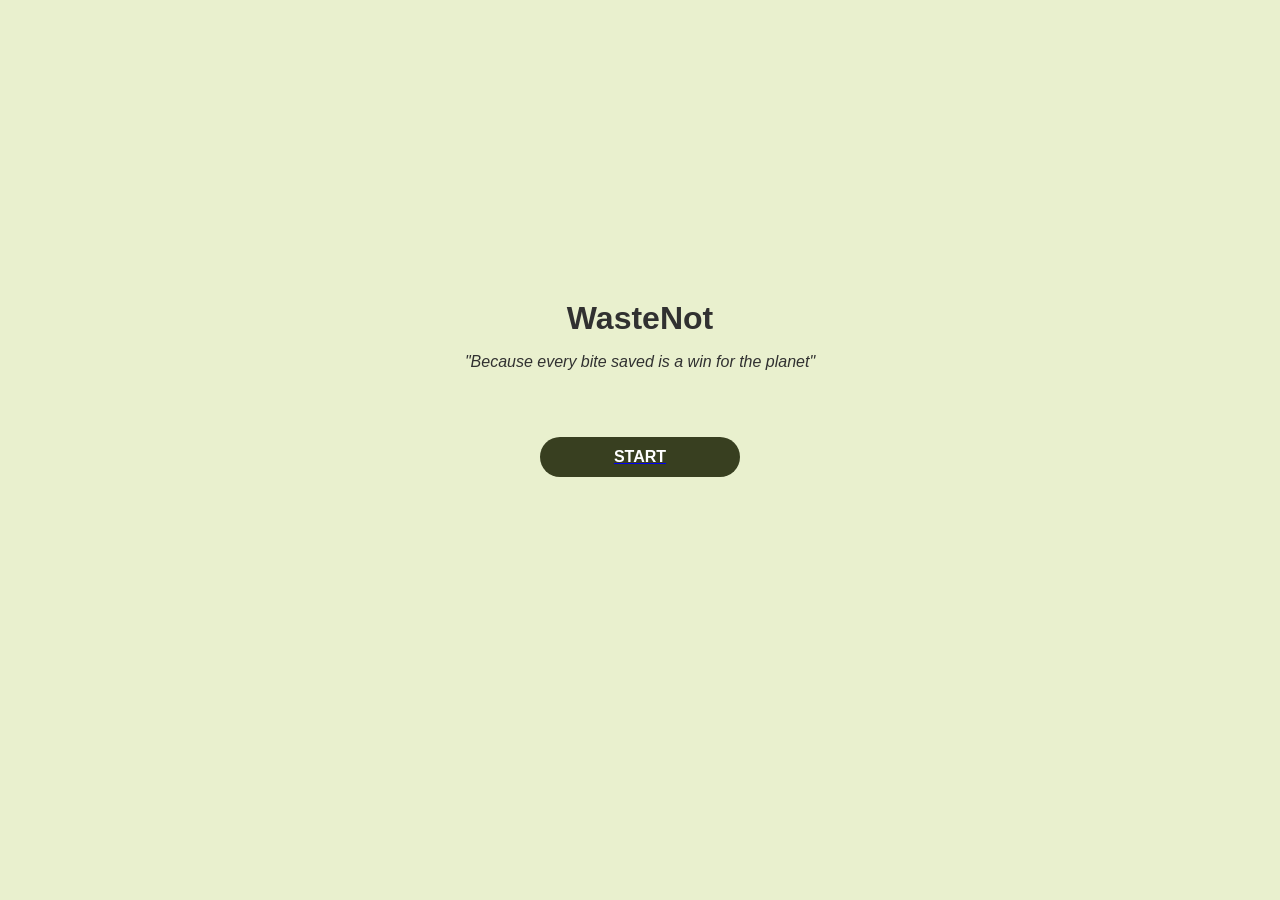
==== project_main/public/index.html @ 23699a98 "Cleanup repo" ====
<!DOCTYPE html>
<html lang="en">
<head>
    <meta charset="UTF-8">
    <!-- This meta tag ensures that the website renders correctly across different device sizes, enhancing mobile responsiveness. -->
    <meta name="viewport" content="width=device-width, initial-scale=1.0">

    <!-- Link to the external CSS stylesheet. Uncomment if you wish to customize or add styling. -->
    <link rel="stylesheet" href="styles.css">  

    <title>WasteNot</title>
</head>
<body>
    <div class="home-title">
        <h1 class="home-title-text">WasteNot</h1>
        <p><em>"Because every bite saved is a win for the planet"</em></p>
    </div>

    <div class="home-start">
        <a href="./register.html"><p class="home-start-button" target="_blank"><strong>START</strong></p></a>
    </div>

    <!-- ===================================================================================== -->
    <!-- External JavaScript file that contains the functionality/logic for the operations above. -->
    <script src="scripts.js"></script>
</body>
</html>
---- project_main/public/styles.css ----
/* GLOBAL STYLES */
body {
    font-family: -apple-system, BlinkMacSystemFont, "Segoe UI", Roboto, "Helvetica Neue", Arial, sans-serif;
    padding: 0px;
    margin: 0px;
    background-color: #e9f0ce;
    color: #313131;
}

.home-title {
    margin-top: 300px;
    text-align: center;
    width: 100%;
    font-family: "Helvetica";
}

.home-title-text {
    bottom: 0px;
    margin: auto;
}

.home-start {
    text-align: center;
    margin-top: 50px;
    display: flex;
    justify-content: center;
}

.home-start-button {
    height: 40px;
    width: 200px;
    background-color: #383f20;
    color: white;
    display: flex;
    justify-content: center;
    align-items: center;
    border-radius: 20px;
}

.home-start-button:hover {
    opacity: 0.7;
}

hr {
    border-top: 2px solid rgb(44, 51, 62);
    margin: auto;
}

/* TABLE STYLES */
table {
    width: 100%;
    border-collapse: collapse;
    background-color: #fff;
    box-shadow: 0 1px 12px rgba(0, 0, 0, 0.1);
    border-radius: 5px;
}

th, td {
    padding: 12px 15px;
    border-bottom: 1px solid #ddd;
}

th {
    background-color: #f2f2f2;
    font-weight: bold;
}

tr:last-child td {
    border-bottom: none;
}

tr:hover {
    background-color: #f5f5f5;
    cursor: pointer;
}

button {
    background-color: rgb(32, 107, 227);
    color: #fff;
    padding: 10px 20px;
    font-size: 16px;
    border: none;
    border-radius: 5px;
    cursor: pointer;
    transition: background-color 0.3s;
    outline: none;
}

button:hover {
    background-color: rgb(22, 87, 207);
}

button:active {
    background-color: rgb(12, 67, 187);
}

/* INPUT STYLES */
input, textarea {
    width: 100%;
    padding: 10px 15px;
    font-size: 16px;
    border: 1px solid #ccc;
    border-radius: 5px;
    background-color: #fff;
    color: #333;
    box-shadow: inset 0 1px 3px rgba(0, 0, 0, 0.1);
    margin-bottom: 10px;
}

input::placeholder, textarea::placeholder {
    color: #aaa;
}

/* OTHER STYLES */
.loading-gif {
    height: 1em;
    vertical-align: middle;
}
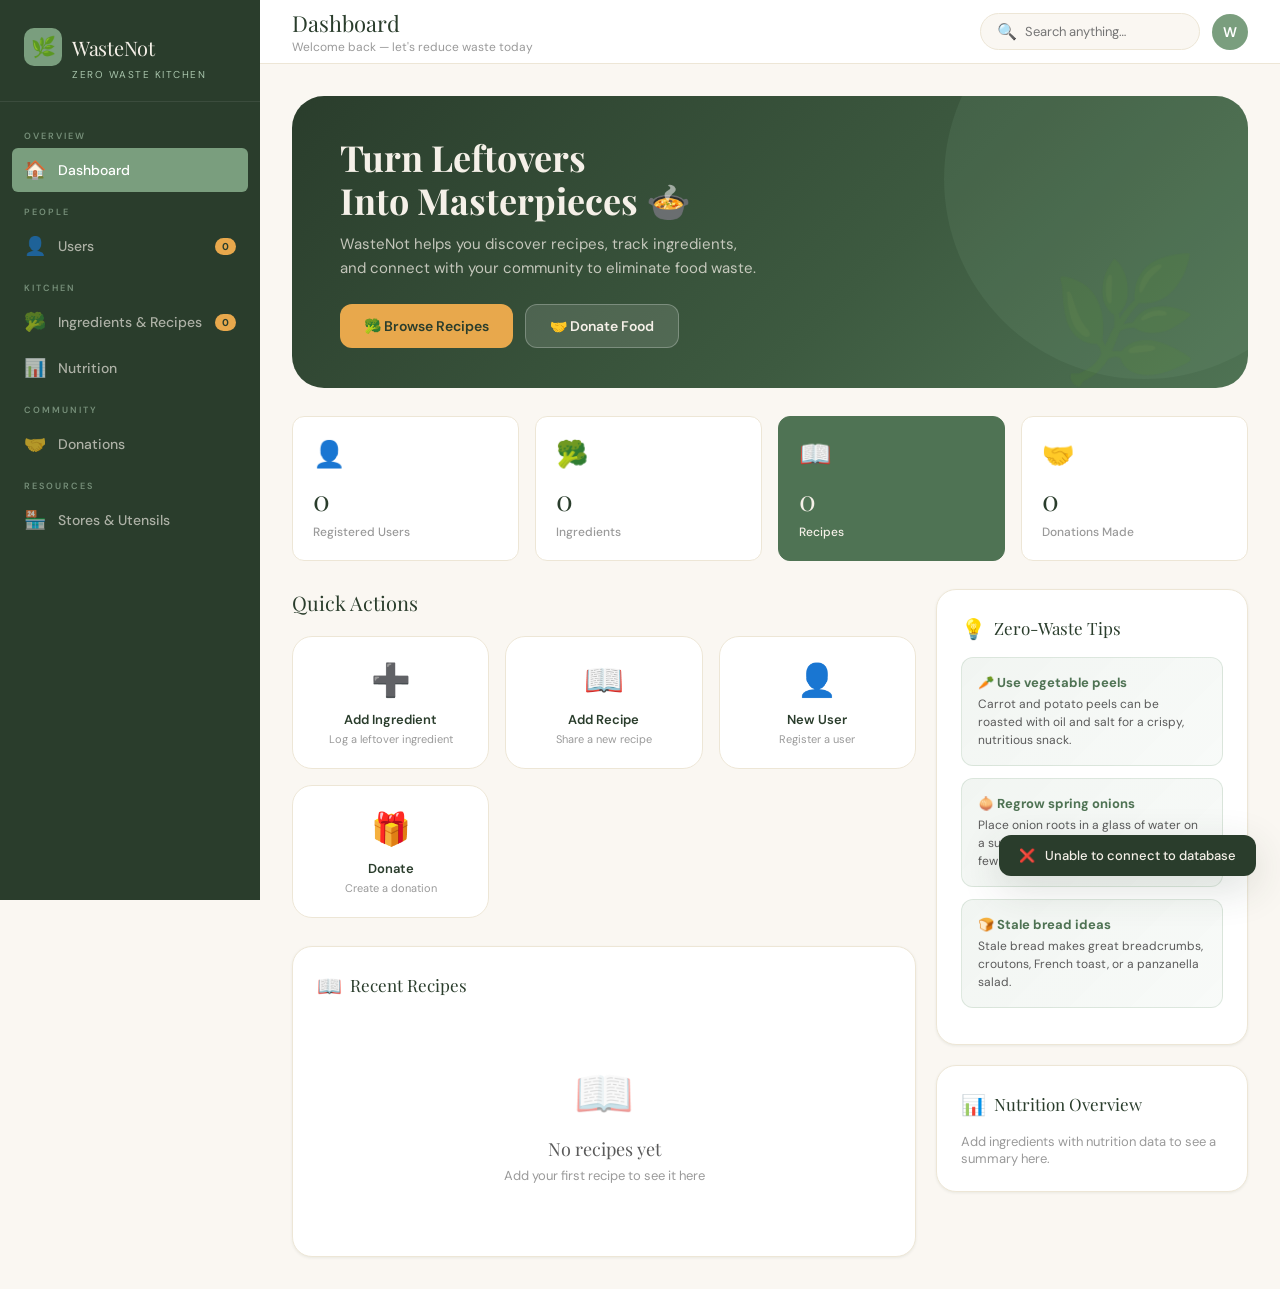
==== commit 41a57ad1: "Adding UI improvement" ====
--- a/project_main/public/index.html
+++ b/project_main/public/index.html
@@ -1,27 +1,851 @@
 <!DOCTYPE html>
 <html lang="en">
 <head>
-    <meta charset="UTF-8">
-    <!-- This meta tag ensures that the website renders correctly across different device sizes, enhancing mobile responsiveness. -->
-    <meta name="viewport" content="width=device-width, initial-scale=1.0">
-
-    <!-- Link to the external CSS stylesheet. Uncomment if you wish to customize or add styling. -->
-    <link rel="stylesheet" href="styles.css">  
-
-    <title>WasteNot</title>
+<meta charset="UTF-8" />
+<meta name="viewport" content="width=device-width, initial-scale=1.0"/>
+<title>WasteNot — Zero Waste Kitchen</title>
+<link rel="preconnect" href="https://fonts.googleapis.com">
+<link rel="preconnect" href="https://fonts.gstatic.com" crossorigin>
+<link href="https://fonts.googleapis.com/css2?family=Playfair+Display:ital,wght@0,400;0,700;1,400&family=DM+Sans:wght@300;400;500;600&family=DM+Mono:wght@400;500&display=swap" rel="stylesheet">
+<link rel="stylesheet" href="index.css">  
+
 </head>
 <body>
-    <div class="home-title">
-        <h1 class="home-title-text">WasteNot</h1>
-        <p><em>"Because every bite saved is a win for the planet"</em></p>
-    </div>
-
-    <div class="home-start">
-        <a href="./register.html"><p class="home-start-button" target="_blank"><strong>START</strong></p></a>
-    </div>
-
-    <!-- ===================================================================================== -->
-    <!-- External JavaScript file that contains the functionality/logic for the operations above. -->
-    <script src="scripts.js"></script>
+<div id="app">
+
+  <!-- ===================== SIDEBAR ===================== -->
+  <aside class="sidebar" id="sidebar">
+    <div class="sidebar-logo">
+      <div class="brand">
+        <div class="brand-icon">🌿</div>
+        <div class="brand-name">WasteNot</div>
+      </div>
+      <div class="brand-tagline">Zero Waste Kitchen</div>
+    </div>
+    <nav class="sidebar-nav">
+      <div class="nav-section-label">Overview</div>
+      <div class="nav-item active" data-page="start">
+        <span class="nav-icon">🏠</span> Dashboard
+      </div>
+
+      <div class="nav-section-label">People</div>
+      <div class="nav-item" data-page="users">
+        <span class="nav-icon">👤</span> Users
+        <span class="nav-badge" id="badge-users">0</span>
+      </div>
+
+      <div class="nav-section-label">Kitchen</div>
+      <div class="nav-item" data-page="ingredients">
+        <span class="nav-icon">🥦</span> Ingredients & Recipes
+        <span class="nav-badge" id="badge-recipes">0</span>
+      </div>
+      <div class="nav-item" data-page="nutrition">
+        <span class="nav-icon">📊</span> Nutrition
+      </div>
+
+      <div class="nav-section-label">Community</div>
+      <div class="nav-item" data-page="donation">
+        <span class="nav-icon">🤝</span> Donations
+      </div>
+
+      <div class="nav-section-label">Resources</div>
+      <div class="nav-item" data-page="store-utensil">
+        <span class="nav-icon">🏪</span> Stores & Utensils
+      </div>
+    </nav>
+    <!-- <div class="sidebar-footer">WasteNot v1.0 · © 2025</div> -->
+  </aside>
+
+  <!-- ===================== MAIN ===================== -->
+  <div class="main">
+    <header class="topbar">
+      <div>
+        <div class="topbar-title" id="topbar-title">Dashboard</div>
+        <div class="topbar-subtitle" id="topbar-subtitle">Welcome back — let's reduce waste today</div>
+      </div>
+      <div class="topbar-right">
+        <div class="topbar-search">
+          <span>🔍</span>
+          <input type="text" placeholder="Search anything…" id="global-search">
+        </div>
+        <div class="avatar">W</div>
+      </div>
+    </header>
+
+    <div class="page-content">
+
+      <!-- ==================== PAGE: START ==================== -->
+      <div class="page active" id="page-start">
+        <div class="hero-banner">
+          <div class="hero-title">Turn Leftovers<br>Into Masterpieces 🍲</div>
+          <div class="hero-subtitle">WasteNot helps you discover recipes, track ingredients, and connect with your community to eliminate food waste.</div>
+          <div class="hero-actions">
+            <button class="hero-btn hero-btn-primary" onclick="navigateTo('ingredients')">🥦 Browse Recipes</button>
+            <button class="hero-btn hero-btn-outline" onclick="navigateTo('donation')">🤝 Donate Food</button>
+          </div>
+        </div>
+
+        <div class="stat-grid" id="dashboard-stats">
+          <div class="stat-card">
+            <div class="stat-icon">👤</div>
+            <div class="stat-value" id="st-users">0</div>
+            <div class="stat-label">Registered Users</div>
+          </div>
+          <div class="stat-card">
+            <div class="stat-icon">🥦</div>
+            <div class="stat-value" id="st-ingredients">0</div>
+            <div class="stat-label">Ingredients</div>
+          </div>
+          <div class="stat-card accent">
+            <div class="stat-icon">📖</div>
+            <div class="stat-value" id="st-recipes">0</div>
+            <div class="stat-label">Recipes</div>
+          </div>
+          <div class="stat-card">
+            <div class="stat-icon">🤝</div>
+            <div class="stat-value" id="st-donations">0</div>
+            <div class="stat-label">Donations Made</div>
+          </div>
+        </div>
+
+        <div class="dashboard-grid">
+          <div>
+            <div class="section-header">
+              <div class="section-heading">Quick Actions</div>
+            </div>
+            <div class="quick-actions">
+              <div class="qa-card" onclick="openModal('modal-add-ingredient')">
+                <div class="qa-icon">➕</div>
+                <div class="qa-label">Add Ingredient</div>
+                <div class="qa-desc">Log a leftover ingredient</div>
+              </div>
+              <div class="qa-card" onclick="openModal('modal-add-recipe')">
+                <div class="qa-icon">📖</div>
+                <div class="qa-label">Add Recipe</div>
+                <div class="qa-desc">Share a new recipe</div>
+              </div>
+              <div class="qa-card" onclick="openModal('modal-add-user')">
+                <div class="qa-icon">👤</div>
+                <div class="qa-label">New User</div>
+                <div class="qa-desc">Register a user</div>
+              </div>
+              <div class="qa-card" onclick="openModal('modal-add-donation')">
+                <div class="qa-icon">🎁</div>
+                <div class="qa-label">Donate</div>
+                <div class="qa-desc">Create a donation</div>
+              </div>
+            </div>
+
+            <div class="card">
+              <div class="card-title"><span class="ct-icon">📖</span> Recent Recipes</div>
+              <div id="recent-recipes-list">
+                <div class="empty-state">
+                  <div class="es-icon">📖</div>
+                  <div class="es-title">No recipes yet</div>
+                  <div class="es-sub">Add your first recipe to see it here</div>
+                </div>
+              </div>
+            </div>
+          </div>
+
+          <div>
+            <div class="card" style="margin-bottom:20px;">
+              <div class="card-title"><span class="ct-icon">💡</span> Zero-Waste Tips</div>
+              <div class="tip-card">
+                <div class="tip-title">🥕 Use vegetable peels</div>
+                <div class="tip-body">Carrot and potato peels can be roasted with oil and salt for a crispy, nutritious snack.</div>
+              </div>
+              <div class="tip-card">
+                <div class="tip-title">🧅 Regrow spring onions</div>
+                <div class="tip-body">Place onion roots in a glass of water on a sunny windowsill. They'll regrow in a few days!</div>
+              </div>
+              <div class="tip-card">
+                <div class="tip-title">🍞 Stale bread ideas</div>
+                <div class="tip-body">Stale bread makes great breadcrumbs, croutons, French toast, or a panzanella salad.</div>
+              </div>
+            </div>
+
+            <div class="card">
+              <div class="card-title"><span class="ct-icon">📊</span> Nutrition Overview</div>
+              <div id="dash-nutrition">
+                <p style="font-size:13px;color:var(--light)">Add ingredients with nutrition data to see a summary here.</p>
+              </div>
+            </div>
+          </div>
+        </div>
+      </div>
+
+      <!-- ==================== PAGE: USERS ==================== -->
+      <div class="page" id="page-users">
+        <div class="tab-bar" id="users-tab-bar">
+          <button class="tab-btn active" data-tab="users-list">Users</button>
+          <button class="tab-btn" data-tab="fav-recipes">Favourite Recipes</button>
+        </div>
+
+        <!-- Tab: Users -->
+        <div class="tab-panel active" id="tab-users-list">
+          <div class="toolbar">
+            <div class="search-box"><span>🔍</span><input type="text" placeholder="Search users…" id="search-users" oninput="filterTable('users-table', this.value)"></div>
+            <div class="spacer"></div>
+            <button class="btn btn-primary" onclick="openModal('modal-add-user')">➕ Add User</button>
+          </div>
+          <div class="table-wrap">
+            <table>
+              <thead><tr><th>Name</th><th>Email</th><th>Joined</th><th>Actions</th></tr></thead>
+              <tbody id="users-table"></tbody>
+            </table>
+          </div>
+        </div>
+
+        <!-- Tab: Fav Recipes -->
+        <div class="tab-panel" id="tab-fav-recipes">
+          <div class="toolbar">
+            <div class="search-box"><span>🔍</span><input type="text" placeholder="Search favourites…" id="search-fav" oninput="filterTable('fav-table', this.value)"></div>
+            <div class="spacer"></div>
+            <button class="btn btn-primary" onclick="openModal('modal-add-fav')">➕ Add Favourite</button>
+          </div>
+          <div class="table-wrap">
+            <table>
+              <thead><tr><th>User</th><th>Recipe</th><th>Actions</th></tr></thead>
+              <tbody id="fav-table"></tbody>
+            </table>
+          </div>
+        </div>
+      </div>
+
+      <!-- ==================== PAGE: INGREDIENTS & RECIPES ==================== -->
+      <div class="page" id="page-ingredients">
+        <div class="tab-bar" id="ing-tab-bar">
+          <button class="tab-btn active" data-tab="ing-list">Ingredients</button>
+          <button class="tab-btn" data-tab="food-list">Foods</button>
+          <button class="tab-btn" data-tab="recipe-list">Recipes</button>
+        </div>
+
+        <!-- Ingredients Tab -->
+        <div class="tab-panel active" id="tab-ing-list">
+          <div class="toolbar">
+            <div class="search-box"><span>🔍</span><input type="text" placeholder="Search ingredients…" id="search-ing" oninput="filterTable('ing-table', this.value)"></div>
+            <!-- <div class="filter-chips" style="margin-bottom:0">
+              <div class="chip active" onclick="setChip(this,'ing-table','')">All</div>
+              <div class="chip" onclick="setChip(this,'ing-table','vegetable')">🥦 Vegetable</div>
+              <div class="chip" onclick="setChip(this,'ing-table','fruit')">🍎 Fruit</div>
+              <div class="chip" onclick="setChip(this,'ing-table','dairy')">🥛 Dairy</div>
+              <div class="chip" onclick="setChip(this,'ing-table','protein')">🥩 Protein</div>
+            </div> -->
+            <div class="spacer"></div>
+            <button class="btn btn-primary" onclick="openModal('modal-add-ingredient')">➕ Add Ingredient</button>
+          </div>
+          <div class="table-wrap">
+            <table>
+              <thead><tr><th>Ingredient</th><th>Shelf Life (days)</th><th>Actions</th></tr></thead>
+              <tbody id="ing-table"></tbody>
+            </table>
+          </div>
+        </div>
+
+        <!-- Foods Tab -->
+        <div class="tab-panel" id="tab-food-list">
+          <div class="toolbar">
+            <div class="search-box"><span>🔍</span><input type="text" placeholder="Search foods…" id="search-food" oninput="filterTable('food-table', this.value)"></div>
+            <div class="spacer"></div>
+            <button class="btn btn-primary" onclick="openModal('modal-add-food')">➕ Add Food</button>
+          </div>
+          <div class="table-wrap">
+            <table>
+              <thead><tr><th>Food Name</th><th>Origin</th><th>Description</th><th>Actions</th></tr></thead>
+              <tbody id="food-table"></tbody>
+            </table>
+          </div>
+        </div>
+
+        <!-- Recipes Tab -->
+        <div class="tab-panel" id="tab-recipe-list">
+          <div class="toolbar">
+            <div class="search-box"><span>🔍</span><input type="text" placeholder="Search recipes…" id="search-recipe" oninput="filterTable('recipe-table', this.value)"></div>
+            <!-- <div class="filter-chips" style="margin-bottom:0">
+              <div class="chip active" onclick="setChip(this,'recipe-table','')">All</div>
+              <div class="chip" onclick="setChip(this,'recipe-table','breakfast')">🍳 Breakfast</div>
+              <div class="chip" onclick="setChip(this,'recipe-table','lunch')">🥗 Lunch</div>
+              <div class="chip" onclick="setChip(this,'recipe-table','dinner')">🍽️ Dinner</div>
+              <div class="chip" onclick="setChip(this,'recipe-table','dessert')">🍰 Dessert</div>
+            </div> -->
+            <div class="spacer"></div>
+            <button class="btn btn-primary" onclick="openModal('modal-add-recipe')">➕ Add Recipe</button>
+          </div>
+          <div class="table-wrap">
+            <table>
+              <thead><tr><th>Recipe</th><th>Instructions</th><th>Difficulty</th><th>Actions</th></tr></thead>
+              <tbody id="recipe-table"></tbody>
+            </table>
+          </div>
+        </div>
+      </div>
+
+      <!-- ==================== PAGE: NUTRITION ==================== -->
+      <div class="page" id="page-nutrition">
+        <div class="toolbar">
+          <div class="search-box"><span>🔍</span><input type="text" placeholder="Search nutrition…" id="search-nut" oninput="filterTable('nut-table', this.value)"></div>
+          <div class="spacer"></div>
+          <button class="btn btn-primary" onclick="openModal('modal-add-nutrition')">➕ Add Nutrition Data</button>
+        </div>
+
+        <div class="form-row cols-2" style="margin-bottom:24px; gap:20px;">
+          <div class="card">
+            <div class="card-title"><span class="ct-icon">📊</span> Macro Overview</div>
+            <!-- <div id="nut-pill-container" class="nut-pill-wrap"></div> -->
+            <div id="nut-selected-label" class="nut-selected-label" style="display:none">
+              <span class="nsl-dot"></span>
+              <span id="nut-selected-name">—</span>
+            </div>
+            <div id="macro-chart-area">
+              <p style="font-size:13px;color:var(--light)">Add nutrition data, then click an ingredient to see its breakdown.</p>
+            </div>
+          </div>
+          <div class="card">
+            <div class="card-title"><span class="ct-icon">⚡</span> Top Nutritious Ingredients</div>
+            <div id="top-nutrition-list">
+              <p style="font-size:13px;color:var(--light)">No data yet.</p>
+            </div>
+          </div>
+        </div>
+
+        <div class="table-wrap">
+          <table>
+            <thead>
+              <tr>
+                <th>Ingredient</th>
+                <th>Fat (g)</th>
+                <th>Protein (g)</th>
+                <th>Carbs (g)</th>
+                <th>Sodium (mg)</th>
+                <th>Potassium (mg)</th>
+                <th>Actions</th>
+              </tr>
+            </thead>
+            <tbody id="nut-table"></tbody>
+          </table>
+        </div>
+      </div>
+
+      <!-- ==================== PAGE: DONATION ==================== -->
+      <div class="page" id="page-donation">
+        <div class="tab-bar" id="don-tab-bar">
+          <button class="tab-btn active" data-tab="don-services">Community Services</button>
+          <button class="tab-btn" data-tab="don-facilities">Aid Facilities</button>
+          <button class="tab-btn" data-tab="don-list">Donation List</button>
+        </div>
+
+        <!-- Community Services -->
+        <div class="tab-panel active" id="tab-don-services">
+          <div class="toolbar">
+            <div class="search-box"><span>🔍</span><input type="text" placeholder="Search services…" id="search-svc" oninput="filterCards('svc-list', this.value)"></div>
+            <div class="spacer"></div>
+            <button class="btn btn-primary" onclick="openModal('modal-add-service')">➕ Add Service</button>
+          </div>
+          <div class="item-grid" id="svc-list" style="display:grid;grid-template-columns:repeat(auto-fill,minmax(260px,1fr))"></div>
+        </div>
+
+        <!-- Aid Facilities -->
+        <div class="tab-panel" id="tab-don-facilities">
+          <div class="toolbar">
+            <div class="search-box"><span>🔍</span><input type="text" placeholder="Search facilities…" id="search-fac" oninput="filterCards('fac-list', this.value)"></div>
+            <div class="spacer"></div>
+            <button class="btn btn-primary" onclick="openModal('modal-add-facility')">➕ Add Facility</button>
+          </div>
+          <div style="display:flex;flex-direction:column;gap:12px;" id="fac-list"></div>
+        </div>
+
+        <!-- Donation List -->
+        <div class="tab-panel" id="tab-don-list">
+          <div class="toolbar">
+            <div class="search-box"><span>🔍</span><input type="text" placeholder="Search donations…" id="search-don" oninput="filterTable('don-table', this.value)"></div>
+            <div class="spacer"></div>
+            <button class="btn btn-primary" onclick="openModal('modal-add-donation')">➕ Add Donation</button>
+          </div>
+          <div class="table-wrap">
+            <table>
+              <thead><tr><th>Donor</th><th>Item</th><th>Qty</th><th>Facility</th><th>Date</th><th>Actions</th></tr></thead>
+              <tbody id="don-table"></tbody>
+            </table>
+          </div>
+        </div>
+      </div>
+
+      <!-- ==================== PAGE: STORE & UTENSIL ==================== -->
+      <div class="page" id="page-store-utensil">
+        <div class="tab-bar" id="su-tab-bar">
+          <button class="tab-btn active" data-tab="store-list">Stores</button>
+          <button class="tab-btn" data-tab="utensil-list">Utensils</button>
+        </div>
+
+        <!-- Stores -->
+        <div class="tab-panel active" id="tab-store-list">
+          <div class="toolbar">
+            <div class="search-box"><span>🔍</span><input type="text" placeholder="Search stores…" id="search-store" oninput="filterTable('store-table', this.value)"></div>
+            <!-- <div class="filter-chips" style="margin-bottom:0">
+              <div class="chip active" onclick="setChip(this,'store-table','')">All</div>
+              <div class="chip" onclick="setChip(this,'store-table','grocery')">🛒 Grocery</div>
+              <div class="chip" onclick="setChip(this,'store-table','market')">🏪 Market</div>
+              <div class="chip" onclick="setChip(this,'store-table','online')">🌐 Online</div>
+            </div> -->
+            <div class="spacer"></div>
+            <button class="btn btn-primary" onclick="openModal('modal-add-store')">➕ Add Store</button>
+          </div>
+          <div class="table-wrap">
+            <table>
+              <thead><tr><th>Store Name</th><th>Location</th><th>Actions</th></tr></thead>
+              <tbody id="store-table"></tbody>
+            </table>
+          </div>
+        </div>
+
+        <!-- Utensils -->
+        <div class="tab-panel" id="tab-utensil-list">
+          <div class="toolbar">
+            <div class="search-box"><span>🔍</span><input type="text" placeholder="Search utensils…" id="search-utensil" oninput="filterCards('utensil-grid', this.value)"></div>
+            <!-- <div class="filter-chips" style="margin-bottom:0">
+              <div class="chip active" onclick="filterUtensilCategory(this,'')">All</div>
+              <div class="chip" onclick="filterUtensilCategory(this,'cutting')">🔪 Cutting</div>
+              <div class="chip" onclick="filterUtensilCategory(this,'cooking')">🍳 Cooking</div>
+              <div class="chip" onclick="filterUtensilCategory(this,'baking')">🥄 Baking</div>
+              <div class="chip" onclick="filterUtensilCategory(this,'storage')">📦 Storage</div>
+            </div> -->
+            <div class="spacer"></div>
+            <button class="btn btn-primary" onclick="openModal('modal-add-utensil')">➕ Add Utensil</button>
+          </div>
+          <div class="item-grid" id="utensil-grid"></div>
+        </div>
+      </div>
+
+    </div><!-- /page-content -->
+  </div><!-- /main -->
+</div><!-- /app -->
+
+<!-- =====================================================================
+     MODALS
+===================================================================== -->
+
+<!-- Add User -->
+<div class="modal-overlay" id="modal-add-user">
+  <div class="modal">
+    <div class="modal-header">
+      <div class="modal-title">👤 Add User</div>
+      <button class="modal-close" onclick="closeModal('modal-add-user')">✕</button>
+    </div>
+    <div class="form-row cols-2">
+      <div class="form-group"><label class="form-label">First Name</label><input class="form-input" id="u-fname" placeholder="Jane"></div>
+      <div class="form-group"><label class="form-label">Last Name</label><input class="form-input" id="u-lname" placeholder="Doe"></div>
+    </div>
+    <div class="form-group"><label class="form-label">Email</label><input class="form-input" id="u-email" type="email" placeholder="jane@example.com"></div>
+    <div class="form-row cols-2">
+      <!-- <div class="form-group"><label class="form-label">Role</label> -->
+        <!-- <select class="form-select" id="u-role">
+          <option>User</option><option>Admin</option><option>Volunteer</option>
+        </select>
+      </div> -->
+      <div class="form-group"><label class="form-label">Location</label><input class="form-input" id="u-loc" placeholder="Vancouver, BC"></div>
+    </div>
+    <div class="modal-footer">
+      <button class="btn btn-secondary" onclick="closeModal('modal-add-user')">Cancel</button>
+      <button class="btn btn-primary" onclick="addUser()">➕ Add User</button>
+    </div>
+  </div>
+</div>
+
+<!-- Edit User -->
+<div class="modal-overlay" id="modal-edit-user">
+  <div class="modal">
+    <div class="modal-header">
+      <div class="modal-title">✏️ Edit User</div>
+      <button class="modal-close" onclick="closeModal('modal-edit-user')">✕</button>
+    </div>
+    <div class="form-row cols-2">
+      <div class="form-group"><label class="form-label">First Name</label><input class="form-input" id="eu-fname"></div>
+      <div class="form-group"><label class="form-label">Last Name</label><input class="form-input" id="eu-lname"></div>
+    </div>
+    <div class="form-group"><label class="form-label">Email</label><input class="form-input" id="eu-email" type="email"></div>
+    <div class="form-row cols-2">
+      <!-- <div class="form-group"><label class="form-label">Role</label>
+        <select class="form-select" id="eu-role">
+          <option>User</option><option>Admin</option><option>Volunteer</option>
+        </select>
+      </div> -->
+      <div class="form-group"><label class="form-label">Location</label><input class="form-input" id="eu-loc"></div>
+    </div>
+    <input type="hidden" id="eu-id">
+    <div class="modal-footer">
+      <button class="btn btn-secondary" onclick="closeModal('modal-edit-user')">Cancel</button>
+      <button class="btn btn-primary" onclick="saveEditUser()">💾 Save Changes</button>
+    </div>
+  </div>
+</div>
+
+<!-- Add Favourite -->
+<div class="modal-overlay" id="modal-add-fav">
+  <div class="modal">
+    <div class="modal-header">
+      <div class="modal-title">❤️ Add Favourite Recipe</div>
+      <button class="modal-close" onclick="closeModal('modal-add-fav')">✕</button>
+    </div>
+    <div class="form-group"><label class="form-label">User</label>
+      <select class="form-select" id="fav-user-sel"></select>
+    </div>
+    <div class="form-group"><label class="form-label">Recipe</label>
+      <select class="form-select" id="fav-recipe-sel"></select>
+    </div>
+    <div class="modal-footer">
+      <button class="btn btn-secondary" onclick="closeModal('modal-add-fav')">Cancel</button>
+      <button class="btn btn-primary" onclick="addFav()">❤️ Add Favourite</button>
+    </div>
+  </div>
+</div>
+
+<!-- Add Ingredient -->
+<div class="modal-overlay" id="modal-add-ingredient">
+  <div class="modal">
+    <div class="modal-header">
+      <div class="modal-title">🥦 Add Ingredient</div>
+      <button class="modal-close" onclick="closeModal('modal-add-ingredient')">✕</button>
+    </div>
+    <div class="form-group"><label class="form-label">Ingredient Name</label><input class="form-input" id="ing-name" placeholder="e.g. Broccoli"></div>
+    <div class="form-row cols-2">
+      <!-- <div class="form-group"><label class="form-label">Category</label>
+        <select class="form-select" id="ing-cat">
+          <option value="vegetable">🥦 Vegetable</option>
+          <option value="fruit">🍎 Fruit</option>
+          <option value="dairy">🥛 Dairy</option>
+          <option value="protein">🥩 Protein</option>
+          <option value="grain">🌾 Grain</option>
+          <option value="other">📦 Other</option>
+        </select>
+      </div> -->
+      <!-- <div class="form-group"><label class="form-label">Unit</label>
+        <select class="form-select" id="ing-unit">
+          <option>g</option><option>kg</option><option>ml</option><option>L</option><option>pcs</option><option>tbsp</option><option>cup</option>
+        </select>
+      </div> -->
+    </div>
+    <div class="form-row cols-2">
+      <!-- <div class="form-group"><label class="form-label">Quantity</label><input class="form-input" id="ing-qty" type="number" min="0" placeholder="100"></div> -->
+      <div class="form-group"><label class="form-label">Shelf Life (days)</label><input class="form-input" id="ing-shelf-life" type="number" placeholder="5"></div>
+    </div>
+    <div class="modal-footer">
+      <button class="btn btn-secondary" onclick="closeModal('modal-add-ingredient')">Cancel</button>
+      <button class="btn btn-primary" onclick="addIngredient()">➕ Add Ingredient</button>
+    </div>
+  </div>
+</div>
+
+<!-- Edit Ingredient -->
+<div class="modal-overlay" id="modal-edit-ingredient">
+  <div class="modal">
+    <div class="modal-header">
+      <div class="modal-title">✏️ Edit Ingredient</div>
+      <button class="modal-close" onclick="closeModal('modal-edit-ingredient')">✕</button>
+    </div>
+    <div class="form-group"><label class="form-label">Ingredient Name</label><input class="form-input" id="ei-name"></div>
+    <div class="form-row cols-2">
+      <div class="form-group"><label class="form-label">Category</label>
+        <select class="form-select" id="ei-cat">
+          <option value="vegetable">🥦 Vegetable</option>
+          <option value="fruit">🍎 Fruit</option>
+          <option value="dairy">🥛 Dairy</option>
+          <option value="protein">🥩 Protein</option>
+          <option value="grain">🌾 Grain</option>
+          <option value="other">📦 Other</option>
+        </select>
+      </div>
+      <div class="form-group"><label class="form-label">Unit</label>
+        <select class="form-select" id="ei-unit">
+          <option>g</option><option>kg</option><option>ml</option><option>L</option><option>pcs</option><option>tbsp</option><option>cup</option>
+        </select>
+      </div>
+    </div>
+    <div class="form-row cols-2">
+      <div class="form-group"><label class="form-label">Quantity</label><input class="form-input" id="ei-qty" type="number"></div>
+      <div class="form-group"><label class="form-label">Shelf Life</label><input class="form-input" id="ei-shelf-life" type="number"></div>
+    </div>
+    <input type="hidden" id="ei-id">
+    <div class="modal-footer">
+      <button class="btn btn-secondary" onclick="closeModal('modal-edit-ingredient')">Cancel</button>
+      <button class="btn btn-primary" onclick="saveEditIngredient()">💾 Save Changes</button>
+    </div>
+  </div>
+</div>
+
+<!-- Add Food -->
+<div class="modal-overlay" id="modal-add-food">
+  <div class="modal">
+    <div class="modal-header">
+      <div class="modal-title">🍽️ Add Food</div>
+      <button class="modal-close" onclick="closeModal('modal-add-food')">✕</button>
+    </div>
+    <div class="form-group"><label class="form-label">Food Name</label><input class="form-input" id="food-name" placeholder="e.g. Caesar Salad"></div>
+    <div class="form-row cols-2">
+      <div class="form-group"><label class="form-label">Type</label>
+        <select class="form-select" id="food-type">
+          <option>Salad</option><option>Soup</option><option>Main</option><option>Side</option><option>Snack</option><option>Dessert</option>
+        </select>
+      </div>
+      <div class="form-group"><label class="form-label">Calories (kcal)</label><input class="form-input" id="food-cal" type="number" placeholder="350"></div>
+    </div>
+    <div class="form-group"><label class="form-label">Season</label>
+      <select class="form-select" id="food-season">
+        <option>All Year</option><option>Spring</option><option>Summer</option><option>Autumn</option><option>Winter</option>
+      </select>
+    </div>
+    <div class="modal-footer">
+      <button class="btn btn-secondary" onclick="closeModal('modal-add-food')">Cancel</button>
+      <button class="btn btn-primary" onclick="addFood()">➕ Add Food</button>
+    </div>
+  </div>
+</div>
+
+<!-- Add Recipe -->
+<div class="modal-overlay" id="modal-add-recipe">
+  <div class="modal modal-lg">
+    <div class="modal-header">
+      <div class="modal-title">📖 Add Recipe</div>
+      <button class="modal-close" onclick="closeModal('modal-add-recipe')">✕</button>
+    </div>
+    <div class="form-group"><label class="form-label">Recipe Name</label>
+        <!-- <input class="form-input" id="rec-name" placeholder="e.g. Creamy Mushroom Pasta"> -->
+        <select class="form-select" id="rec-name"></select>
+    </div>
+    <div class="form-row cols-3">
+      <div class="form-group"><label class="form-label">Meal Type</label>
+        <select class="form-select" id="rec-meal">
+          <option value="breakfast">🍳 Breakfast</option>
+          <option value="lunch">🥗 Lunch</option>
+          <option value="dinner">🍽️ Dinner</option>
+          <option value="dessert">🍰 Dessert</option>
+          <option value="snack">🍿 Snack</option>
+        </select>
+      </div>
+      <div class="form-group"><label class="form-label">Cook Time (min)</label><input class="form-input" id="rec-time" type="number" placeholder="30"></div>
+      <div class="form-group"><label class="form-label">Servings</label><input class="form-input" id="rec-serv" type="number" placeholder="4"></div>
+    </div>
+    <div class="form-group"><label class="form-label">Ingredients (comma-separated)</label><input class="form-input" id="rec-ings" placeholder="broccoli, pasta, cream, garlic"></div>
+    <div class="form-group"><label class="form-label">Instructions</label><textarea class="form-textarea" id="rec-inst" placeholder="Describe how to make the recipe…" style="min-height:100px"></textarea></div>
+    <div class="modal-footer">
+      <button class="btn btn-secondary" onclick="closeModal('modal-add-recipe')">Cancel</button>
+      <button class="btn btn-primary" onclick="addRecipe()">📖 Add Recipe</button>
+    </div>
+  </div>
+</div>
+
+<!-- Add Nutrition -->
+<div class="modal-overlay" id="modal-add-nutrition">
+  <div class="modal">
+    <div class="modal-header">
+      <div class="modal-title">📊 Add Nutrition Data</div>
+      <button class="modal-close" onclick="closeModal('modal-add-nutrition')">✕</button>
+    </div>
+    <div class="form-group"><label class="form-label">Ingredient Name</label><input class="form-input" id="nut-name" placeholder="e.g. Broccoli"></div>
+    <div class="form-row cols-2">
+      <div class="form-group"><label class="form-label">Fat (g)</label><input class="form-input" id="nut-fat" type="number" step="0.1" placeholder="0.4"></div>
+      <div class="form-group"><label class="form-label">Protein (g)</label><input class="form-input" id="nut-prot" type="number" step="0.1" placeholder="2.8"></div>
+    </div>
+    <div class="form-row cols-2">
+      <div class="form-group"><label class="form-label">Carbohydrates (g)</label><input class="form-input" id="nut-carb" type="number" step="0.1" placeholder="7.2"></div>
+      <div class="form-group"><label class="form-label">Sodium (mg)</label><input class="form-input" id="nut-sodium" type="number" step="0.1" placeholder="33"></div>
+    </div>
+    <div class="form-group"><label class="form-label">Potassium (mg)</label><input class="form-input" id="nut-pot" type="number" step="0.1" placeholder="316"></div>
+    <div class="modal-footer">
+      <button class="btn btn-secondary" onclick="closeModal('modal-add-nutrition')">Cancel</button>
+      <button class="btn btn-primary" onclick="addNutrition()">➕ Add Nutrition</button>
+    </div>
+  </div>
+</div>
+
+<!-- Edit Nutrition -->
+<div class="modal-overlay" id="modal-edit-nutrition">
+  <div class="modal">
+    <div class="modal-header">
+      <div class="modal-title">✏️ Edit Nutrition</div>
+      <button class="modal-close" onclick="closeModal('modal-edit-nutrition')">✕</button>
+    </div>
+    <div class="form-group"><label class="form-label">Ingredient Name</label><input class="form-input" id="en-name"></div>
+    <div class="form-row cols-2">
+      <div class="form-group"><label class="form-label">Fat (g)</label><input class="form-input" id="en-fat" type="number" step="0.1"></div>
+      <div class="form-group"><label class="form-label">Protein (g)</label><input class="form-input" id="en-prot" type="number" step="0.1"></div>
+    </div>
+    <div class="form-row cols-2">
+      <div class="form-group"><label class="form-label">Carbohydrates (g)</label><input class="form-input" id="en-carb" type="number" step="0.1"></div>
+      <div class="form-group"><label class="form-label">Sodium (mg)</label><input class="form-input" id="en-sodium" type="number" step="0.1"></div>
+    </div>
+    <div class="form-group"><label class="form-label">Potassium (mg)</label><input class="form-input" id="en-pot" type="number" step="0.1"></div>
+    <input type="hidden" id="en-id">
+    <div class="modal-footer">
+      <button class="btn btn-secondary" onclick="closeModal('modal-edit-nutrition')">Cancel</button>
+      <button class="btn btn-primary" onclick="saveEditNutrition()">💾 Save Changes</button>
+    </div>
+  </div>
+</div>
+
+<!-- Add Service -->
+<div class="modal-overlay" id="modal-add-service">
+  <div class="modal">
+    <div class="modal-header">
+      <div class="modal-title">🤲 Add Community Service</div>
+      <button class="modal-close" onclick="closeModal('modal-add-service')">✕</button>
+    </div>
+    <div class="form-group"><label class="form-label">Service Name</label><input class="form-input" id="svc-name" placeholder="e.g. Sunday Soup Kitchen"></div>
+    <div class="form-row cols-2">
+      <div class="form-group"><label class="form-label">Type</label>
+        <select class="form-select" id="svc-type">
+          <option>Soup Kitchen</option><option>Food Bank</option><option>Meal Delivery</option><option>Community Garden</option><option>Other</option>
+        </select>
+      </div>
+      <div class="form-group"><label class="form-label">Frequency</label>
+        <select class="form-select" id="svc-freq">
+          <option>Weekly</option><option>Bi-weekly</option><option>Monthly</option><option>Daily</option><option>One-time</option>
+        </select>
+      </div>
+    </div>
+    <div class="form-group"><label class="form-label">Contact</label><input class="form-input" id="svc-contact" placeholder="contact@service.org"></div>
+    <div class="modal-footer">
+      <button class="btn btn-secondary" onclick="closeModal('modal-add-service')">Cancel</button>
+      <button class="btn btn-primary" onclick="addService()">➕ Add Service</button>
+    </div>
+  </div>
+</div>
+
+<!-- Add Facility -->
+<div class="modal-overlay" id="modal-add-facility">
+  <div class="modal">
+    <div class="modal-header">
+      <div class="modal-title">🏥 Add Aid Facility</div>
+      <button class="modal-close" onclick="closeModal('modal-add-facility')">✕</button>
+    </div>
+    <div class="form-group"><label class="form-label">Facility Name</label><input class="form-input" id="fac-name" placeholder="e.g. Downtown Food Pantry"></div>
+    <div class="form-row cols-2">
+      <div class="form-group"><label class="form-label">Type</label>
+        <select class="form-select" id="fac-type">
+          <option>Food Pantry</option><option>Shelter</option><option>Community Centre</option><option>Hospital</option><option>Other</option>
+        </select>
+      </div>
+      <div class="form-group"><label class="form-label">Capacity (people/day)</label><input class="form-input" id="fac-cap" type="number" placeholder="50"></div>
+    </div>
+    <div class="form-group"><label class="form-label">Address</label><input class="form-input" id="fac-addr" placeholder="123 Main St, Vancouver, BC"></div>
+    <div class="form-group"><label class="form-label">Phone / Email</label><input class="form-input" id="fac-contact" placeholder="604-000-0000"></div>
+    <div class="modal-footer">
+      <button class="btn btn-secondary" onclick="closeModal('modal-add-facility')">Cancel</button>
+      <button class="btn btn-primary" onclick="addFacility()">➕ Add Facility</button>
+    </div>
+  </div>
+</div>
+
+<!-- Add Donation -->
+<div class="modal-overlay" id="modal-add-donation">
+  <div class="modal">
+    <div class="modal-header">
+      <div class="modal-title">🎁 Add Donation</div>
+      <button class="modal-close" onclick="closeModal('modal-add-donation')">✕</button>
+    </div>
+    <div class="form-row cols-2">
+      <div class="form-group"><label class="form-label">Donor Email</label><input class="form-input" id="don-donor" placeholder="Jane@example.com"></div>
+      <div class="form-group"><label class="form-label">Item</label><input class="form-input" id="don-item" placeholder="e.g. Canned tomatoes"></div>
+    </div>
+    <div class="form-row cols-2">
+      <div class="form-group"><label class="form-label">Quantity</label><input class="form-input" id="don-qty" type="number" placeholder="5"></div>
+      <div class="form-group"><label class="form-label">Facility</label>
+        <select class="form-select" id="don-fac-sel"></select>
+      </div>
+    </div>
+    <div class="form-row cols-2">
+      <div class="form-group"><label class="form-label">Date</label><input class="form-input" id="don-date" type="date"></div>
+      <div class="form-group"><label class="form-label">Status</label>
+        <select class="form-select" id="don-status">
+          <option value="pending">Pending</option>
+          <option value="delivered">Delivered</option>
+          <option value="received">Received</option>
+        </select>
+      </div>
+    </div>
+    <div class="modal-footer">
+      <button class="btn btn-secondary" onclick="closeModal('modal-add-donation')">Cancel</button>
+      <button class="btn btn-primary" onclick="addDonation()">🎁 Add Donation</button>
+    </div>
+  </div>
+</div>
+
+<!-- Add Store -->
+<div class="modal-overlay" id="modal-add-store">
+  <div class="modal">
+    <div class="modal-header">
+      <div class="modal-title">🏪 Add Store</div>
+      <button class="modal-close" onclick="closeModal('modal-add-store')">✕</button>
+    </div>
+    <div class="form-group"><label class="form-label">Store Name</label><input class="form-input" id="store-name" placeholder="e.g. Fresh Market"></div>
+    <div class="form-row cols-2">
+      <div class="form-group"><label class="form-label">Type</label>
+        <select class="form-select" id="store-type">
+          <option value="grocery">🛒 Grocery</option>
+          <option value="market">🏪 Market</option>
+          <option value="online">🌐 Online</option>
+          <option value="specialty">⭐ Specialty</option>
+        </select>
+      </div>
+      <div class="form-group"><label class="form-label">Hours</label><input class="form-input" id="store-hours" placeholder="Mon–Fri 8am–8pm"></div>
+    </div>
+    <div class="form-group"><label class="form-label">Location / URL</label><input class="form-input" id="store-loc" placeholder="123 Granville St, Vancouver"></div>
+    <div class="modal-footer">
+      <button class="btn btn-secondary" onclick="closeModal('modal-add-store')">Cancel</button>
+      <button class="btn btn-primary" onclick="addStore()">➕ Add Store</button>
+    </div>
+  </div>
+</div>
+
+<!-- Add Utensil -->
+<div class="modal-overlay" id="modal-add-utensil">
+  <div class="modal">
+    <div class="modal-header">
+      <div class="modal-title">🥄 Add Utensil</div>
+      <button class="modal-close" onclick="closeModal('modal-add-utensil')">✕</button>
+    </div>
+    <div class="form-group"><label class="form-label">Utensil Name</label><input class="form-input" id="ut-name" placeholder="e.g. Chef's Knife"></div>
+    <div class="form-row cols-2">
+      <div class="form-group"><label class="form-label">Category</label>
+        <select class="form-select" id="ut-cat">
+          <option value="cutting">🔪 Cutting</option>
+          <option value="cooking">🍳 Cooking</option>
+          <option value="baking">🥄 Baking</option>
+          <option value="storage">📦 Storage</option>
+          <option value="other">📌 Other</option>
+        </select>
+      </div>
+      <div class="form-group"><label class="form-label">Material</label><input class="form-input" id="ut-mat" placeholder="Stainless Steel"></div>
+    </div>
+    <div class="form-group"><label class="form-label">Notes</label><textarea class="form-textarea" id="ut-notes" placeholder="Optional notes…"></textarea></div>
+    <div class="modal-footer">
+      <button class="btn btn-secondary" onclick="closeModal('modal-add-utensil')">Cancel</button>
+      <button class="btn btn-primary" onclick="addUtensil()">➕ Add Utensil</button>
+    </div>
+  </div>
+</div>
+
+<!-- Confirm Delete -->
+<div class="modal-overlay" id="modal-confirm">
+  <div class="modal" style="max-width:400px">
+    <div class="modal-header">
+      <div class="modal-title">⚠️ Confirm Delete</div>
+      <button class="modal-close" onclick="closeModal('modal-confirm')">✕</button>
+    </div>
+    <p style="font-size:14px;color:var(--mid);line-height:1.6" id="confirm-msg">Are you sure you want to delete this item? This action cannot be undone.</p>
+    <div class="modal-footer">
+      <button class="btn btn-secondary" onclick="closeModal('modal-confirm')">Cancel</button>
+      <button class="btn btn-danger" id="confirm-ok-btn">🗑️ Delete</button>
+    </div>
+  </div>
+</div>
+
+<!-- Toast Container -->
+<div id="toast-container"></div>
+
+<!-- =====================================================================
+     JAVASCRIPT
+===================================================================== -->
+<script src="index.js"></script>
 </body>
 </html>
--- a/project_main/public/index.css
+++ b/project_main/public/index.css
@@ -0,0 +1,674 @@
+  /* ============================================================
+     CSS VARIABLES & RESET
+  ============================================================ */
+  :root {
+    --sage:       #7a9e7e;
+    --sage-light: #a8c5ac;
+    --sage-dark:  #4f7354;
+    --moss:       #3d5a40;
+    --forest:     #2a3d2c;
+    --cream:      #f5f0e8;
+    --parchment:  #ede6d6;
+    --wheat:      #d4c4a0;
+    --terracotta: #c4774a;
+    --amber:      #e8a84c;
+    --ivory:      #faf7f2;
+    --charcoal:   #2c2c2c;
+    --mid:        #5a5a5a;
+    --light:      #9a9a9a;
+    --white:      #ffffff;
+    --danger:     #c0392b;
+    --danger-light: #e74c3c;
+
+    --shadow-sm:  0 1px 3px rgba(42,61,44,0.08);
+    --shadow-md:  0 4px 16px rgba(42,61,44,0.12);
+    --shadow-lg:  0 12px 40px rgba(42,61,44,0.16);
+    --radius-sm:  6px;
+    --radius-md:  12px;
+    --radius-lg:  20px;
+    --radius-xl:  32px;
+
+    --sidebar-w:  260px;
+    --topbar-h:   64px;
+  }
+
+  *, *::before, *::after { box-sizing: border-box; margin: 0; padding: 0; }
+  html { scroll-behavior: smooth; }
+  body {
+    font-family: 'DM Sans', sans-serif;
+    background: var(--ivory);
+    color: var(--charcoal);
+    min-height: 100vh;
+    overflow-x: hidden;
+  }
+
+  /* ============================================================
+     SCROLLBAR
+  ============================================================ */
+  ::-webkit-scrollbar { width: 6px; height: 6px; }
+  ::-webkit-scrollbar-track { background: transparent; }
+  ::-webkit-scrollbar-thumb { background: var(--sage-light); border-radius: 99px; }
+
+  /* ============================================================
+     LAYOUT SHELL
+  ============================================================ */
+  #app { display: flex; min-height: 100vh; }
+
+  /* ============================================================
+     SIDEBAR
+  ============================================================ */
+  .sidebar {
+    width: var(--sidebar-w);
+    background: var(--forest);
+    display: flex;
+    flex-direction: column;
+    position: fixed;
+    top: 0; left: 0; bottom: 0;
+    z-index: 100;
+    transition: transform .3s ease;
+  }
+
+  .sidebar-logo {
+    padding: 28px 24px 20px;
+    border-bottom: 1px solid rgba(255,255,255,0.08);
+  }
+  .sidebar-logo .brand {
+    display: flex; align-items: center; gap: 10px;
+  }
+  .sidebar-logo .brand-icon {
+    width: 38px; height: 38px;
+    background: var(--sage);
+    border-radius: 10px;
+    display: flex; align-items: center; justify-content: center;
+    font-size: 20px;
+  }
+  .sidebar-logo .brand-name {
+    font-family: 'Playfair Display', serif;
+    font-size: 20px;
+    color: var(--cream);
+    letter-spacing: -0.3px;
+  }
+  .sidebar-logo .brand-tagline {
+    font-size: 10px;
+    color: var(--sage-light);
+    letter-spacing: 1.5px;
+    text-transform: uppercase;
+    margin-top: 2px;
+    padding-left: 48px;
+  }
+
+  .sidebar-nav {
+    flex: 1;
+    padding: 16px 12px;
+    overflow-y: auto;
+  }
+  .nav-section-label {
+    font-size: 9px;
+    font-weight: 600;
+    letter-spacing: 2px;
+    text-transform: uppercase;
+    color: var(--sage-light);
+    opacity: 0.6;
+    padding: 12px 12px 6px;
+  }
+  .nav-item {
+    display: flex; align-items: center; gap: 12px;
+    padding: 10px 12px;
+    border-radius: var(--radius-sm);
+    cursor: pointer;
+    transition: all .2s;
+    color: rgba(245,240,232,0.65);
+    font-size: 14px;
+    font-weight: 500;
+    margin-bottom: 2px;
+    user-select: none;
+  }
+  .nav-item:hover { background: rgba(255,255,255,0.07); color: var(--cream); }
+  .nav-item.active { background: var(--sage); color: var(--white); }
+  .nav-item .nav-icon { font-size: 18px; width: 22px; text-align: center; flex-shrink: 0; }
+  .nav-item .nav-badge {
+    margin-left: auto;
+    background: var(--amber);
+    color: var(--forest);
+    font-size: 10px;
+    font-weight: 700;
+    padding: 2px 7px;
+    border-radius: 99px;
+  }
+
+  .sidebar-footer {
+    padding: 16px;
+    border-top: 1px solid rgba(255,255,255,0.08);
+    font-size: 11px;
+    color: rgba(245,240,232,0.3);
+    text-align: center;
+  }
+
+  /* ============================================================
+     MAIN CONTENT AREA
+  ============================================================ */
+  .main {
+    margin-left: var(--sidebar-w);
+    flex: 1;
+    display: flex;
+    flex-direction: column;
+    min-height: 100vh;
+  }
+
+  .topbar {
+    height: var(--topbar-h);
+    background: var(--white);
+    border-bottom: 1px solid var(--parchment);
+    display: flex; align-items: center;
+    padding: 0 32px;
+    gap: 16px;
+    position: sticky; top: 0; z-index: 50;
+  }
+  .topbar-title {
+    font-family: 'Playfair Display', serif;
+    font-size: 22px;
+    color: var(--forest);
+  }
+  .topbar-subtitle {
+    font-size: 12px;
+    color: var(--light);
+    margin-top: 1px;
+  }
+  .topbar-right { margin-left: auto; display: flex; align-items: center; gap: 12px; }
+  .topbar-search {
+    display: flex; align-items: center; gap: 8px;
+    background: var(--ivory);
+    border: 1.5px solid var(--parchment);
+    border-radius: var(--radius-xl);
+    padding: 7px 16px;
+    width: 220px;
+    transition: border-color .2s;
+  }
+  .topbar-search:focus-within { border-color: var(--sage); }
+  .topbar-search input {
+    border: none; background: none; outline: none;
+    font-family: 'DM Sans', sans-serif;
+    font-size: 13px;
+    color: var(--charcoal);
+    width: 100%;
+  }
+  .topbar-search span { color: var(--light); font-size: 16px; }
+  .avatar {
+    width: 36px; height: 36px; border-radius: 50%;
+    background: var(--sage);
+    color: white;
+    display: flex; align-items: center; justify-content: center;
+    font-size: 14px; font-weight: 600;
+    cursor: pointer;
+  }
+
+  .page-content {
+    flex: 1;
+    padding: 32px;
+    overflow-y: auto;
+  }
+
+  /* ============================================================
+     PAGES (show/hide)
+  ============================================================ */
+  .page { display: none; }
+  .page.active { display: block; animation: fadeUp .35s ease both; }
+  @keyframes fadeUp {
+    from { opacity: 0; transform: translateY(12px); }
+    to   { opacity: 1; transform: translateY(0); }
+  }
+
+  /* ============================================================
+     COMPONENT: CARD
+  ============================================================ */
+  .card {
+    background: var(--white);
+    border-radius: var(--radius-lg);
+    padding: 24px;
+    box-shadow: var(--shadow-sm);
+    border: 1px solid var(--parchment);
+  }
+  .card-title {
+    font-family: 'Playfair Display', serif;
+    font-size: 17px;
+    color: var(--forest);
+    margin-bottom: 16px;
+    display: flex; align-items: center; gap: 8px;
+  }
+  .card-title .ct-icon { font-size: 20px; }
+
+  /* ============================================================
+     COMPONENT: BUTTONS
+  ============================================================ */
+  .btn {
+    display: inline-flex; align-items: center; gap: 6px;
+    padding: 9px 18px;
+    border-radius: var(--radius-sm);
+    font-family: 'DM Sans', sans-serif;
+    font-size: 13px; font-weight: 600;
+    cursor: pointer; border: none; outline: none;
+    transition: all .2s;
+    white-space: nowrap;
+  }
+  .btn-primary {
+    background: var(--sage-dark);
+    color: var(--white);
+  }
+  .btn-primary:hover { background: var(--moss); transform: translateY(-1px); box-shadow: 0 4px 12px rgba(79,115,84,0.35); }
+  .btn-secondary {
+    background: var(--parchment);
+    color: var(--moss);
+  }
+  .btn-secondary:hover { background: var(--wheat); }
+  .btn-danger {
+    background: var(--danger);
+    color: var(--white);
+  }
+  .btn-danger:hover { background: var(--danger-light); }
+  .btn-ghost {
+    background: transparent;
+    color: var(--sage-dark);
+    border: 1.5px solid var(--sage-light);
+  }
+  .btn-ghost:hover { background: var(--sage-light); color: var(--white); }
+  .btn-sm { padding: 6px 12px; font-size: 12px; }
+  .btn-icon { padding: 8px; border-radius: var(--radius-sm); font-size: 16px; }
+
+  /* ============================================================
+     COMPONENT: FORM ELEMENTS
+  ============================================================ */
+  .form-group { margin-bottom: 16px; }
+  .form-label {
+    display: block;
+    font-size: 12px; font-weight: 600;
+    color: var(--mid);
+    text-transform: uppercase; letter-spacing: 0.8px;
+    margin-bottom: 6px;
+  }
+  .form-input, .form-select, .form-textarea {
+    width: 100%;
+    background: var(--ivory);
+    border: 1.5px solid var(--parchment);
+    border-radius: var(--radius-sm);
+    padding: 10px 14px;
+    font-family: 'DM Sans', sans-serif;
+    font-size: 14px;
+    color: var(--charcoal);
+    outline: none;
+    transition: border-color .2s, box-shadow .2s;
+  }
+  .form-input:focus, .form-select:focus, .form-textarea:focus {
+    border-color: var(--sage);
+    box-shadow: 0 0 0 3px rgba(122,158,126,0.15);
+  }
+  .form-textarea { resize: vertical; min-height: 80px; }
+  .form-row { display: grid; gap: 16px; }
+  .form-row.cols-2 { grid-template-columns: 1fr 1fr; }
+  .form-row.cols-3 { grid-template-columns: 1fr 1fr 1fr; }
+
+  /* ============================================================
+     COMPONENT: TABLE
+  ============================================================ */
+  .table-wrap { overflow-x: auto; border-radius: var(--radius-md); border: 1px solid var(--parchment); }
+  table { width: 100%; border-collapse: collapse; }
+  thead { background: var(--parchment); }
+  th {
+    padding: 12px 16px;
+    text-align: left;
+    font-size: 11px; font-weight: 700;
+    color: var(--mid);
+    text-transform: uppercase; letter-spacing: 1px;
+  }
+  td {
+    padding: 13px 16px;
+    font-size: 14px;
+    color: var(--charcoal);
+    border-top: 1px solid var(--parchment);
+  }
+  tr:hover td { background: rgba(122,158,126,0.04); }
+  .td-actions { display: flex; gap: 6px; }
+  .action-btn {
+    width: 30px; height: 30px;
+    border-radius: var(--radius-sm);
+    border: none; cursor: pointer;
+    display: flex; align-items: center; justify-content: center;
+    font-size: 14px;
+    transition: all .2s;
+  }
+  .action-btn.edit { background: var(--parchment); color: var(--sage-dark); }
+  .action-btn.edit:hover { background: var(--sage-light); color: white; }
+  .action-btn.del { background: #fdecea; color: var(--danger); }
+  .action-btn.del:hover { background: var(--danger); color: white; }
+
+  /* ============================================================
+     COMPONENT: BADGE / TAG
+  ============================================================ */
+  .badge {
+    display: inline-flex; align-items: center;
+    padding: 3px 10px;
+    border-radius: 99px;
+    font-size: 11px; font-weight: 600;
+  }
+  .badge-green { background: rgba(122,158,126,0.15); color: var(--sage-dark); }
+  .badge-amber { background: rgba(232,168,76,0.15); color: #a0650a; }
+  .badge-red   { background: rgba(192,57,43,0.12); color: var(--danger); }
+  .badge-blue  { background: rgba(52,152,219,0.12); color: #1a6691; }
+  .badge-gray  { background: var(--parchment); color: var(--mid); }
+
+  /* ============================================================
+     COMPONENT: MODAL
+  ============================================================ */
+  .modal-overlay {
+    position: fixed; inset: 0;
+    background: rgba(42,61,44,0.5);
+    backdrop-filter: blur(4px);
+    z-index: 200;
+    display: none; align-items: center; justify-content: center;
+  }
+  .modal-overlay.open { display: flex; animation: fadeIn .2s ease; }
+  @keyframes fadeIn { from { opacity:0; } to { opacity:1; } }
+  .modal {
+    background: var(--white);
+    border-radius: var(--radius-lg);
+    padding: 28px;
+    width: 90%; max-width: 500px;
+    max-height: 90vh; overflow-y: auto;
+    box-shadow: var(--shadow-lg);
+    animation: slideUp .25s ease;
+  }
+  .modal.modal-lg { max-width: 680px; }
+  @keyframes slideUp { from { transform: translateY(20px); opacity:0; } to { transform:translateY(0); opacity:1; } }
+  .modal-header {
+    display: flex; align-items: center; justify-content: space-between;
+    margin-bottom: 20px;
+  }
+  .modal-title {
+    font-family: 'Playfair Display', serif;
+    font-size: 20px;
+    color: var(--forest);
+  }
+  .modal-close {
+    width: 32px; height: 32px; border-radius: 50%;
+    background: var(--parchment); border: none; cursor: pointer;
+    display: flex; align-items: center; justify-content: center;
+    font-size: 18px; color: var(--mid);
+    transition: all .2s;
+  }
+  .modal-close:hover { background: var(--danger); color: white; }
+  .modal-footer { display: flex; gap: 10px; justify-content: flex-end; margin-top: 24px; padding-top: 20px; border-top: 1px solid var(--parchment); }
+
+  /* ============================================================
+     COMPONENT: STAT CARDS
+  ============================================================ */
+  .stat-grid { display: grid; grid-template-columns: repeat(auto-fit, minmax(160px, 1fr)); gap: 16px; margin-bottom: 28px; }
+  .stat-card {
+    background: var(--white);
+    border: 1px solid var(--parchment);
+    border-radius: var(--radius-md);
+    padding: 20px;
+    display: flex; flex-direction: column; gap: 6px;
+  }
+  .stat-icon { font-size: 26px; margin-bottom: 4px; }
+  .stat-value { font-family: 'Playfair Display', serif; font-size: 28px; color: var(--forest); }
+  .stat-label { font-size: 12px; color: var(--light); font-weight: 500; }
+  .stat-card.accent { background: var(--sage-dark); border-color: var(--sage-dark); }
+  .stat-card.accent .stat-value,
+  .stat-card.accent .stat-label { color: var(--cream); }
+
+  /* ============================================================
+     COMPONENT: TABS
+  ============================================================ */
+  .tab-bar {
+    display: flex; gap: 4px;
+    background: var(--parchment);
+    border-radius: var(--radius-md);
+    padding: 4px;
+    margin-bottom: 24px;
+    width: fit-content;
+  }
+  .tab-btn {
+    padding: 8px 18px;
+    border-radius: var(--radius-sm);
+    border: none; cursor: pointer;
+    font-family: 'DM Sans', sans-serif;
+    font-size: 13px; font-weight: 600;
+    color: var(--mid);
+    background: transparent;
+    transition: all .2s;
+  }
+  .tab-btn.active { background: var(--white); color: var(--forest); box-shadow: var(--shadow-sm); }
+  .tab-panel { display: none; }
+  .tab-panel.active { display: block; animation: fadeUp .25s ease both; }
+
+  /* ============================================================
+     COMPONENT: TOOLBAR
+  ============================================================ */
+  .toolbar {
+    display: flex; align-items: center; gap: 12px;
+    margin-bottom: 20px;
+    flex-wrap: wrap;
+  }
+  .toolbar .spacer { flex: 1; }
+  .search-box {
+    display: flex; align-items: center; gap: 8px;
+    background: var(--ivory);
+    border: 1.5px solid var(--parchment);
+    border-radius: var(--radius-sm);
+    padding: 8px 14px;
+    width: 240px;
+  }
+  .search-box:focus-within { border-color: var(--sage); }
+  .search-box input { border:none; background:none; outline:none; font-family:'DM Sans',sans-serif; font-size:13px; width:100%; }
+  .search-box span { color: var(--light); }
+
+  /* ============================================================
+     COMPONENT: EMPTY STATE
+  ============================================================ */
+  .empty-state {
+    text-align: center; padding: 48px 24px;
+    color: var(--light);
+  }
+  .empty-state .es-icon { font-size: 48px; margin-bottom: 12px; opacity: 0.5; }
+  .empty-state .es-title { font-family: 'Playfair Display', serif; font-size: 18px; color: var(--mid); margin-bottom: 6px; }
+  .empty-state .es-sub { font-size: 13px; }
+
+  /* ============================================================
+     TOAST
+  ============================================================ */
+  #toast-container {
+    position: fixed; bottom: 24px; right: 24px;
+    z-index: 999; display: flex; flex-direction: column; gap: 8px;
+  }
+  .toast {
+    background: var(--forest);
+    color: var(--cream);
+    padding: 12px 20px;
+    border-radius: var(--radius-md);
+    font-size: 13px; font-weight: 500;
+    box-shadow: var(--shadow-lg);
+    animation: toastIn .3s ease;
+    display: flex; align-items: center; gap: 10px;
+  }
+  .toast.success .toast-icon { color: var(--sage-light); }
+  .toast.error .toast-icon { color: #e74c3c; }
+  @keyframes toastIn { from { opacity:0; transform:translateX(30px); } to { opacity:1; transform:translateX(0); } }
+
+  /* ============================================================
+     PAGE: START / DASHBOARD
+  ============================================================ */
+  .hero-banner {
+    background: linear-gradient(135deg, var(--forest) 0%, var(--moss) 60%, var(--sage-dark) 100%);
+    border-radius: var(--radius-xl);
+    padding: 40px 48px;
+    color: var(--cream);
+    margin-bottom: 28px;
+    position: relative;
+    overflow: hidden;
+  }
+  .hero-banner::before {
+    content: '';
+    position: absolute;
+    top: -40%; right: -10%;
+    width: 400px; height: 400px;
+    border-radius: 50%;
+    background: rgba(122,158,126,0.15);
+  }
+  .hero-banner::after {
+    content: '🌿';
+    position: absolute;
+    bottom: -10px; right: 48px;
+    font-size: 120px;
+    opacity: 0.12;
+  }
+  .hero-title {
+    font-family: 'Playfair Display', serif;
+    font-size: 36px;
+    font-weight: 700;
+    line-height: 1.2;
+    margin-bottom: 10px;
+  }
+  .hero-subtitle { font-size: 15px; opacity: 0.75; max-width: 420px; line-height: 1.6; }
+  .hero-actions { display: flex; gap: 12px; margin-top: 24px; }
+  .hero-btn {
+    padding: 12px 24px;
+    border-radius: var(--radius-md);
+    font-family: 'DM Sans', sans-serif;
+    font-size: 14px; font-weight: 600;
+    cursor: pointer; border: none;
+    transition: all .2s;
+  }
+  .hero-btn-primary { background: var(--amber); color: var(--forest); }
+  .hero-btn-primary:hover { background: #f0c060; transform: translateY(-1px); }
+  .hero-btn-outline { background: rgba(255,255,255,0.12); color: var(--cream); border: 1.5px solid rgba(255,255,255,0.25); }
+  .hero-btn-outline:hover { background: rgba(255,255,255,0.2); }
+
+  .quick-actions { display: grid; grid-template-columns: repeat(auto-fit, minmax(180px,1fr)); gap: 16px; margin-bottom: 28px; }
+  .qa-card {
+    background: var(--white);
+    border: 1.5px solid var(--parchment);
+    border-radius: var(--radius-lg);
+    padding: 22px;
+    cursor: pointer;
+    transition: all .22s;
+    text-align: center;
+  }
+  .qa-card:hover { border-color: var(--sage-light); box-shadow: var(--shadow-md); transform: translateY(-2px); }
+  .qa-card .qa-icon { font-size: 32px; margin-bottom: 10px; }
+  .qa-card .qa-label { font-size: 13px; font-weight: 600; color: var(--forest); }
+  .qa-card .qa-desc  { font-size: 11px; color: var(--light); margin-top: 4px; }
+
+  .dashboard-grid { display: grid; grid-template-columns: 2fr 1fr; gap: 20px; }
+  .recent-list { display: flex; flex-direction: column; gap: 10px; }
+  .recent-item {
+    display: flex; align-items: center; gap: 14px;
+    padding: 12px 0; border-bottom: 1px solid var(--parchment);
+  }
+  .recent-item:last-child { border-bottom: none; }
+  .ri-icon { width: 38px; height: 38px; border-radius: var(--radius-sm); background: var(--parchment); display:flex;align-items:center;justify-content:center; font-size:18px; flex-shrink:0; }
+  .ri-info .ri-name { font-size: 14px; font-weight: 500; color: var(--charcoal); }
+  .ri-info .ri-meta { font-size: 12px; color: var(--light); margin-top: 2px; }
+  .ri-right { margin-left: auto; }
+
+  .tip-card {
+    background: linear-gradient(135deg, rgba(122,158,126,0.1), rgba(168,197,172,0.08));
+    border: 1px solid rgba(122,158,126,0.2);
+    border-radius: var(--radius-md);
+    padding: 16px;
+    margin-bottom: 12px;
+  }
+  .tip-card .tip-title { font-size: 13px; font-weight: 700; color: var(--sage-dark); margin-bottom: 4px; }
+  .tip-card .tip-body  { font-size: 12px; color: var(--mid); line-height: 1.5; }
+
+  /* ============================================================
+     PAGE SECTION HEADINGS
+  ============================================================ */
+  .section-header {
+    display: flex; align-items: center; justify-content: space-between;
+    margin-bottom: 20px;
+  }
+  .section-heading {
+    font-family: 'Playfair Display', serif;
+    font-size: 20px;
+    color: var(--forest);
+  }
+  .section-heading small {
+    font-family: 'DM Sans', sans-serif;
+    font-size: 12px; color: var(--light);
+    font-weight: 400; margin-left: 8px;
+  }
+
+  /* ============================================================
+     NUTRITION BAR
+  ============================================================ */
+  .nut-bar-wrap { margin-bottom: 10px; }
+  .nut-bar-label { display:flex;justify-content:space-between;font-size:12px;color:var(--mid);margin-bottom:4px; }
+  .nut-bar { height:8px;border-radius:99px;background:var(--parchment);overflow:hidden; }
+  .nut-bar-fill { height:100%;border-radius:99px;transition:width .5s ease; }
+  .nut-fat     .nut-bar-fill { background:#e8a84c; }
+  .nut-protein .nut-bar-fill { background:#7a9e7e; }
+  .nut-carb    .nut-bar-fill { background:#c4774a; }
+  .nut-sodium  .nut-bar-fill { background:#6b9fc4; }
+  .nut-potassium .nut-bar-fill { background:#9b7ec4; }
+
+  /* ============================================================
+     DONATION TAG
+  ============================================================ */
+  .facility-card {
+    background:var(--white);border:1px solid var(--parchment);border-radius:var(--radius-md);
+    padding:18px;display:flex;gap:14px;align-items:flex-start;
+    transition:box-shadow .2s;
+  }
+  .facility-card:hover { box-shadow:var(--shadow-md); }
+  .facility-icon { width:46px;height:46px;border-radius:var(--radius-sm);background:rgba(122,158,126,0.12);display:flex;align-items:center;justify-content:center;font-size:24px;flex-shrink:0; }
+  .facility-info .fname { font-size:15px;font-weight:600;color:var(--forest); }
+  .facility-info .fmeta { font-size:12px;color:var(--light);margin-top:3px; }
+  .facility-info .faddr { font-size:12px;color:var(--mid);margin-top:4px; }
+  .facility-actions { margin-left:auto;display:flex;gap:6px;flex-shrink:0; }
+
+  /* ============================================================
+     UTENSIL / STORE CARD
+  ============================================================ */
+  .item-grid { display:grid;grid-template-columns:repeat(auto-fill,minmax(200px,1fr));gap:16px; }
+  .item-card {
+    background:var(--white);border:1px solid var(--parchment);border-radius:var(--radius-md);
+    padding:18px;text-align:center;transition:all .22s;cursor:default;
+  }
+  .item-card:hover { box-shadow:var(--shadow-md);transform:translateY(-2px); }
+  .item-card .ic-icon { font-size:40px;margin-bottom:10px; }
+  .item-card .ic-name { font-size:14px;font-weight:600;color:var(--forest); }
+  .item-card .ic-meta { font-size:11px;color:var(--light);margin-top:3px; }
+  .item-card .ic-actions { display:flex;justify-content:center;gap:6px;margin-top:12px; }
+
+  /* ============================================================
+     FILTER CHIPS
+  ============================================================ */
+  .filter-chips { display:flex;flex-wrap:wrap;gap:8px;margin-bottom:20px; }
+  .chip {
+    padding:5px 14px;border-radius:99px;font-size:12px;font-weight:600;
+    border:1.5px solid var(--parchment);background:var(--white);color:var(--mid);
+    cursor:pointer;transition:all .2s;
+  }
+  .chip:hover { border-color:var(--sage-light);color:var(--sage-dark); }
+  .chip.active { background:var(--sage-dark);border-color:var(--sage-dark);color:var(--white); }
+
+  /* ============================================================
+     DIVIDER
+  ============================================================ */
+  .divider { height:1px;background:var(--parchment);margin:24px 0; }
+
+  /* ============================================================
+     RESPONSIVE
+  ============================================================ */
+  @media (max-width: 900px) {
+    .sidebar { transform: translateX(-100%); }
+    .sidebar.open { transform: translateX(0); }
+    .main { margin-left: 0; }
+    .dashboard-grid { grid-template-columns: 1fr; }
+    .form-row.cols-3 { grid-template-columns: 1fr 1fr; }
+  }
+  @media (max-width: 600px) {
+    .page-content { padding: 16px; }
+    .hero-banner { padding: 28px 24px; }
+    .hero-title { font-size: 26px; }
+    .form-row.cols-2, .form-row.cols-3 { grid-template-columns: 1fr; }
+  }
